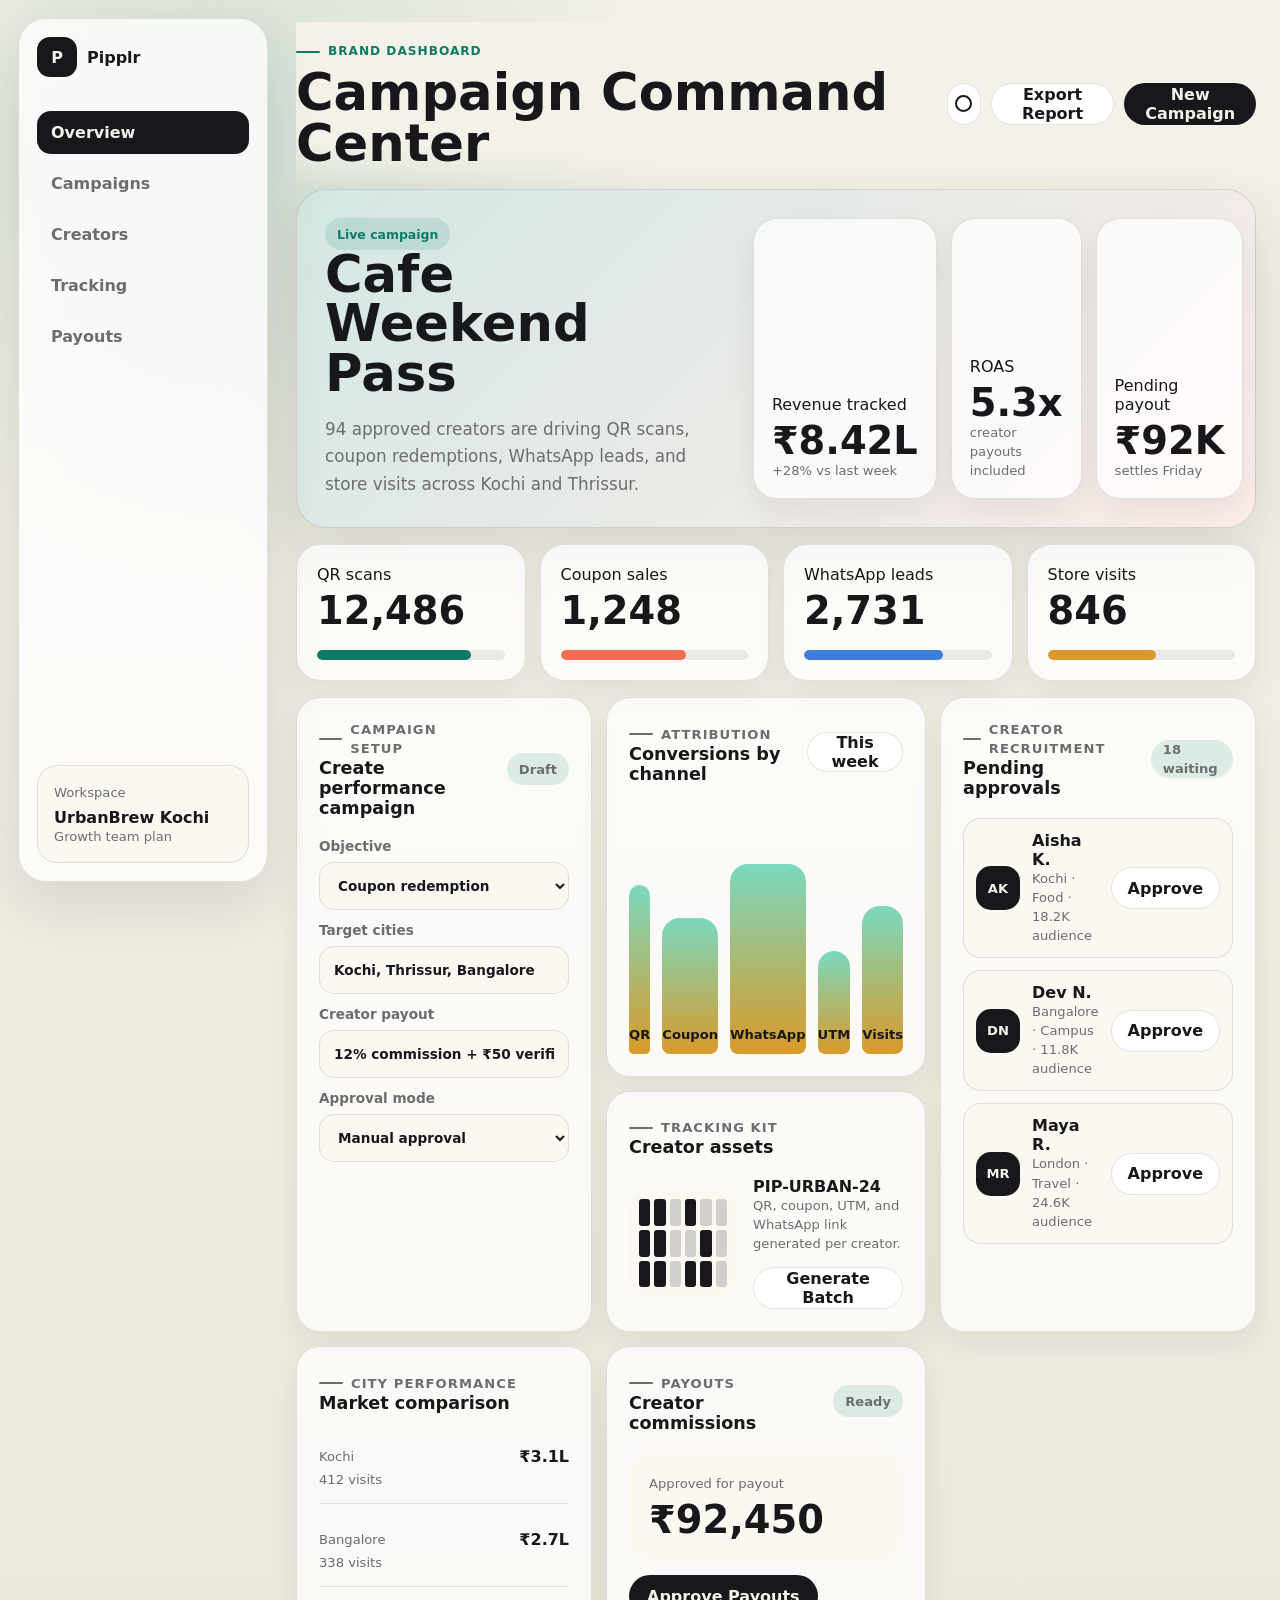
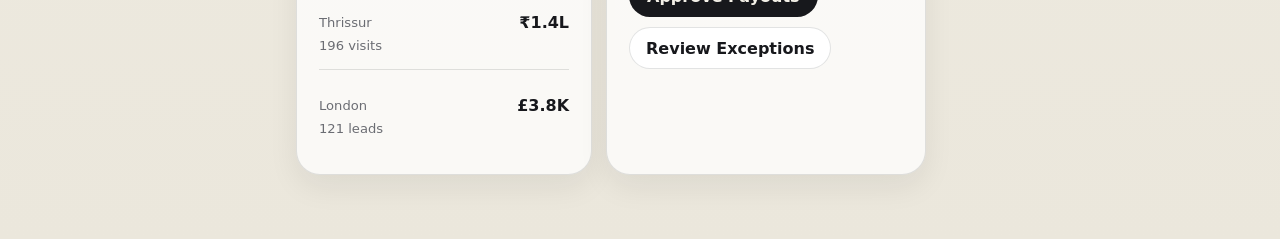
==== brand-dashboard.html @ b0edf755 "Add files via upload" ====
<!doctype html>
<html lang="en">
  <head>
    <meta charset="utf-8" />
    <meta name="viewport" content="width=device-width, initial-scale=1" />
    <title>Pipplr Brand Dashboard</title>
    <meta
      name="description"
      content="Pipplr brand dashboard for creator campaigns, attribution, approvals, payouts, and city performance."
    />
    <link rel="stylesheet" href="dashboard.css" />
  </head>
  <body>
    <aside class="sidebar" aria-label="Brand dashboard navigation">
      <a class="brand" href="index.html">
        <span class="brand-mark">P</span>
        <span>Pipplr</span>
      </a>
      <nav>
        <a class="active" href="#overview">Overview</a>
        <a href="#campaigns">Campaigns</a>
        <a href="#creators">Creators</a>
        <a href="#tracking">Tracking</a>
        <a href="#payouts">Payouts</a>
      </nav>
      <div class="workspace-card">
        <span>Workspace</span>
        <strong>UrbanBrew Kochi</strong>
        <small>Growth team plan</small>
      </div>
    </aside>

    <main class="dashboard">
      <header class="topbar">
        <div>
          <span class="eyebrow">Brand dashboard</span>
          <h1>Campaign Command Center</h1>
        </div>
        <div class="topbar-actions">
          <button class="icon-button" type="button" aria-label="Search dashboard" title="Search"></button>
          <button class="secondary-button" type="button">Export Report</button>
          <button class="primary-button" type="button" id="newCampaign">New Campaign</button>
        </div>
      </header>

      <section class="hero-band" id="overview">
        <div>
          <span class="status-pill">Live campaign</span>
          <h2>Cafe Weekend Pass</h2>
          <p>
            94 approved creators are driving QR scans, coupon redemptions, WhatsApp leads, and store visits
            across Kochi and Thrissur.
          </p>
        </div>
        <div class="hero-metrics" aria-label="Campaign performance summary">
          <article><span>Revenue tracked</span><strong>₹8.42L</strong><small>+28% vs last week</small></article>
          <article><span>ROAS</span><strong>5.3x</strong><small>creator payouts included</small></article>
          <article><span>Pending payout</span><strong>₹92K</strong><small>settles Friday</small></article>
        </div>
      </section>

      <section class="metric-grid" aria-label="Attribution metrics">
        <article>
          <span>QR scans</span>
          <strong>12,486</strong>
          <div class="meter"><span style="width: 82%"></span></div>
        </article>
        <article>
          <span>Coupon sales</span>
          <strong>1,248</strong>
          <div class="meter coral"><span style="width: 67%"></span></div>
        </article>
        <article>
          <span>WhatsApp leads</span>
          <strong>2,731</strong>
          <div class="meter sky"><span style="width: 74%"></span></div>
        </article>
        <article>
          <span>Store visits</span>
          <strong>846</strong>
          <div class="meter gold"><span style="width: 58%"></span></div>
        </article>
      </section>

      <section class="dashboard-grid">
        <article class="panel campaign-builder" id="campaigns">
          <div class="panel-heading">
            <div>
              <span class="eyebrow">Campaign setup</span>
              <h3>Create performance campaign</h3>
            </div>
            <span class="draft-pill">Draft</span>
          </div>
          <form class="builder-form">
            <label>
              Objective
              <select>
                <option>Coupon redemption</option>
                <option>WhatsApp inquiry</option>
                <option>Store visit</option>
                <option>Lead generation</option>
              </select>
            </label>
            <label>
              Target cities
              <input value="Kochi, Thrissur, Bangalore" />
            </label>
            <label>
              Creator payout
              <input value="12% commission + ₹50 verified visit" />
            </label>
            <label>
              Approval mode
              <select>
                <option>Manual approval</option>
                <option>Trust score 90+ auto approve</option>
              </select>
            </label>
          </form>
        </article>

        <article class="panel chart-panel">
          <div class="panel-heading">
            <div>
              <span class="eyebrow">Attribution</span>
              <h3>Conversions by channel</h3>
            </div>
            <button class="text-button" type="button">This week</button>
          </div>
          <div class="bar-chart" aria-label="Conversions by channel chart">
            <div style="--h: 72%"><span>QR</span></div>
            <div style="--h: 58%"><span>Coupon</span></div>
            <div style="--h: 81%"><span>WhatsApp</span></div>
            <div style="--h: 44%"><span>UTM</span></div>
            <div style="--h: 63%"><span>Visits</span></div>
          </div>
        </article>

        <article class="panel creator-approvals" id="creators">
          <div class="panel-heading">
            <div>
              <span class="eyebrow">Creator recruitment</span>
              <h3>Pending approvals</h3>
            </div>
            <span class="count-pill">18 waiting</span>
          </div>
          <div class="creator-list">
            <div class="creator-row">
              <span class="avatar">AK</span>
              <div><strong>Aisha K.</strong><small>Kochi · Food · 18.2K audience</small></div>
              <button type="button">Approve</button>
            </div>
            <div class="creator-row">
              <span class="avatar">DN</span>
              <div><strong>Dev N.</strong><small>Bangalore · Campus · 11.8K audience</small></div>
              <button type="button">Approve</button>
            </div>
            <div class="creator-row">
              <span class="avatar">MR</span>
              <div><strong>Maya R.</strong><small>London · Travel · 24.6K audience</small></div>
              <button type="button">Approve</button>
            </div>
          </div>
        </article>

        <article class="panel tracking-panel" id="tracking">
          <div class="panel-heading">
            <div>
              <span class="eyebrow">Tracking kit</span>
              <h3>Creator assets</h3>
            </div>
          </div>
          <div class="tracking-kit">
            <div class="qr-code" aria-label="QR code preview">
              <span></span><span></span><span></span><span></span><span></span><span></span>
              <span></span><span></span><span></span><span></span><span></span><span></span>
              <span></span><span></span><span></span><span></span><span></span><span></span>
            </div>
            <div>
              <strong>PIP-URBAN-24</strong>
              <small>QR, coupon, UTM, and WhatsApp link generated per creator.</small>
              <button class="secondary-button" type="button">Generate Batch</button>
            </div>
          </div>
        </article>

        <article class="panel city-panel">
          <div class="panel-heading">
            <div>
              <span class="eyebrow">City performance</span>
              <h3>Market comparison</h3>
            </div>
          </div>
          <div class="city-table">
            <div><span>Kochi</span><strong>₹3.1L</strong><small>412 visits</small></div>
            <div><span>Bangalore</span><strong>₹2.7L</strong><small>338 visits</small></div>
            <div><span>Thrissur</span><strong>₹1.4L</strong><small>196 visits</small></div>
            <div><span>London</span><strong>£3.8K</strong><small>121 leads</small></div>
          </div>
        </article>

        <article class="panel payout-panel" id="payouts">
          <div class="panel-heading">
            <div>
              <span class="eyebrow">Payouts</span>
              <h3>Creator commissions</h3>
            </div>
            <span class="status-pill">Ready</span>
          </div>
          <div class="payout-total">
            <span>Approved for payout</span>
            <strong>₹92,450</strong>
          </div>
          <div class="payout-actions">
            <button class="primary-button" type="button">Approve Payouts</button>
            <button class="secondary-button" type="button">Review Exceptions</button>
          </div>
        </article>
      </section>
    </main>

    <dialog class="campaign-dialog" id="campaignDialog">
      <form method="dialog">
        <button class="modal-close" aria-label="Close new campaign dialog"></button>
        <span class="eyebrow">New campaign</span>
        <h2>Launch a creator campaign</h2>
        <p>Choose the outcome you want Pipplr to track first.</p>
        <div class="campaign-options">
          <button value="lead">Lead generation</button>
          <button value="sale">Sales and coupons</button>
          <button value="visit">Store visits</button>
          <button value="whatsapp">WhatsApp inquiries</button>
        </div>
      </form>
    </dialog>

    <script src="dashboard.js"></script>
  </body>
</html>
---- dashboard.css ----
:root {
  color-scheme: light;
  --bg: #f4f1e8;
  --panel: #ffffff;
  --panel-soft: #faf8f1;
  --ink: #17181c;
  --muted: #6b6d73;
  --line: rgba(23, 24, 28, 0.12);
  --accent: #0f7b65;
  --mint: #7bd9bf;
  --coral: #f06d50;
  --sky: #3d7edb;
  --gold: #d99a2b;
  --shadow: 0 22px 60px rgba(27, 30, 34, 0.12);
}

* {
  box-sizing: border-box;
}

html {
  scroll-behavior: smooth;
}

body {
  min-width: 320px;
  margin: 0;
  background:
    radial-gradient(circle at 18% 8%, rgba(15, 123, 101, 0.14), transparent 28rem),
    linear-gradient(180deg, var(--bg), #ebe7dc);
  color: var(--ink);
  font-family: ui-sans-serif, system-ui, -apple-system, BlinkMacSystemFont, "Segoe UI", sans-serif;
  letter-spacing: 0;
}

button,
input,
select {
  font: inherit;
}

button {
  cursor: pointer;
}

a {
  color: inherit;
  text-decoration: none;
}

.sidebar {
  position: fixed;
  inset: 18px auto 18px 18px;
  z-index: 3;
  display: flex;
  flex-direction: column;
  width: 250px;
  padding: 18px;
  border: 1px solid var(--line);
  border-radius: 28px;
  background: rgba(255, 255, 255, 0.76);
  box-shadow: var(--shadow);
  backdrop-filter: blur(18px);
}

.brand {
  display: flex;
  align-items: center;
  gap: 10px;
  font-weight: 850;
}

.brand-mark {
  display: grid;
  width: 40px;
  height: 40px;
  place-items: center;
  border-radius: 13px;
  background: var(--ink);
  color: var(--bg);
}

.sidebar nav {
  display: grid;
  gap: 8px;
  margin-top: 34px;
}

.sidebar nav a {
  padding: 12px 14px;
  border-radius: 14px;
  color: var(--muted);
  font-weight: 760;
}

.sidebar nav a.active,
.sidebar nav a:hover {
  background: var(--ink);
  color: var(--bg);
}

.workspace-card {
  margin-top: auto;
  padding: 16px;
  border: 1px solid var(--line);
  border-radius: 20px;
  background: var(--panel-soft);
}

.workspace-card span,
.workspace-card small,
.eyebrow,
.panel span,
small {
  color: var(--muted);
  font-size: 0.82rem;
  line-height: 1.45;
}

.workspace-card strong,
.workspace-card small {
  display: block;
}

.workspace-card strong {
  margin-top: 6px;
}

.dashboard {
  width: min(1420px, 100%);
  margin-left: auto;
  padding: 22px 24px 64px 296px;
}

.topbar,
.topbar-actions,
.panel-heading,
.creator-row,
.tracking-kit,
.payout-actions {
  display: flex;
  align-items: center;
}

.topbar {
  position: sticky;
  top: 0;
  z-index: 2;
  justify-content: space-between;
  gap: 18px;
  padding: 16px 0 20px;
  background: linear-gradient(180deg, var(--bg) 70%, rgba(244, 241, 232, 0));
}

.eyebrow {
  display: inline-flex;
  gap: 8px;
  align-items: center;
  color: var(--accent);
  font-size: 0.76rem;
  font-weight: 850;
  letter-spacing: 0.08em;
  text-transform: uppercase;
}

.eyebrow::before {
  width: 24px;
  height: 2px;
  border-radius: 99px;
  background: currentColor;
  content: "";
}

h1,
h2,
h3,
p {
  margin: 0;
}

h1 {
  margin-top: 6px;
  font-size: clamp(2rem, 4vw, 3.8rem);
  line-height: 1;
}

h2 {
  font-size: clamp(2rem, 4vw, 4.4rem);
  line-height: 0.96;
}

h3 {
  font-size: 1.1rem;
}

.topbar-actions {
  gap: 10px;
}

.icon-button,
.primary-button,
.secondary-button,
.text-button,
.creator-row button {
  min-height: 42px;
  border-radius: 999px;
  font-weight: 800;
}

.icon-button {
  width: 42px;
  border: 1px solid var(--line);
  background: var(--panel);
}

.icon-button::before {
  display: block;
  width: 13px;
  height: 13px;
  margin: auto;
  border: 2px solid var(--ink);
  border-radius: 50%;
  content: "";
}

.primary-button {
  border: 0;
  padding: 0 18px;
  background: var(--ink);
  color: var(--bg);
}

.secondary-button,
.text-button,
.creator-row button {
  border: 1px solid var(--line);
  padding: 0 16px;
  background: var(--panel);
  color: var(--ink);
}

.text-button {
  min-height: 36px;
}

.hero-band {
  display: grid;
  grid-template-columns: minmax(0, 0.92fr) minmax(420px, 1.08fr);
  gap: 24px;
  align-items: stretch;
  min-height: 320px;
  padding: 28px;
  border: 1px solid var(--line);
  border-radius: 30px;
  background:
    linear-gradient(135deg, rgba(15, 123, 101, 0.18), rgba(240, 109, 80, 0.12)),
    var(--panel);
  box-shadow: var(--shadow);
}

.hero-band p {
  max-width: 650px;
  margin-top: 18px;
  color: var(--muted);
  font-size: 1.05rem;
  line-height: 1.65;
}

.status-pill,
.draft-pill,
.count-pill {
  display: inline-flex;
  align-items: center;
  width: max-content;
  min-height: 32px;
  padding: 0 12px;
  border-radius: 999px;
  background: rgba(15, 123, 101, 0.13);
  color: var(--accent);
  font-size: 0.78rem;
  font-weight: 850;
}

.hero-metrics,
.metric-grid,
.dashboard-grid {
  display: grid;
  gap: 14px;
}

.hero-metrics {
  grid-template-columns: repeat(3, 1fr);
}

.hero-metrics article,
.metric-grid article,
.panel {
  border: 1px solid var(--line);
  border-radius: 24px;
  background: rgba(255, 255, 255, 0.74);
  box-shadow: 0 12px 30px rgba(27, 30, 34, 0.07);
}

.hero-metrics article {
  display: flex;
  min-height: 100%;
  flex-direction: column;
  justify-content: end;
  padding: 18px;
}

.hero-metrics strong,
.metric-grid strong,
.payout-total strong {
  display: block;
  margin-top: 8px;
  font-size: clamp(1.7rem, 3vw, 2.9rem);
  line-height: 1;
}

.metric-grid {
  grid-template-columns: repeat(4, 1fr);
  margin-top: 16px;
}

.metric-grid article {
  padding: 20px;
}

.meter {
  height: 10px;
  margin-top: 20px;
  overflow: hidden;
  border-radius: 999px;
  background: rgba(107, 109, 115, 0.13);
}

.meter span {
  display: block;
  height: 100%;
  border-radius: inherit;
  background: var(--accent);
}

.meter.coral span {
  background: var(--coral);
}

.meter.sky span {
  background: var(--sky);
}

.meter.gold span {
  background: var(--gold);
}

.dashboard-grid {
  grid-template-columns: 1.1fr 0.9fr 0.9fr;
  margin-top: 16px;
}

.panel {
  padding: 22px;
}

.campaign-builder,
.creator-approvals {
  grid-row: span 2;
}

.panel-heading {
  justify-content: space-between;
  gap: 16px;
  margin-bottom: 20px;
}

.builder-form,
.creator-list,
.city-table {
  display: grid;
  gap: 12px;
}

.builder-form label {
  display: grid;
  gap: 8px;
  color: var(--muted);
  font-size: 0.85rem;
  font-weight: 800;
}

.builder-form input,
.builder-form select {
  width: 100%;
  min-height: 48px;
  border: 1px solid var(--line);
  border-radius: 15px;
  background: var(--panel-soft);
  color: var(--ink);
  padding: 0 14px;
}

.bar-chart {
  display: grid;
  grid-template-columns: repeat(5, 1fr);
  gap: 12px;
  align-items: end;
  height: 250px;
  padding-top: 16px;
}

.bar-chart div {
  display: flex;
  align-items: end;
  justify-content: center;
  height: var(--h);
  min-height: 58px;
  border-radius: 18px 18px 8px 8px;
  background: linear-gradient(180deg, var(--mint), var(--gold));
}

.bar-chart span {
  margin-bottom: 10px;
  color: var(--ink);
  font-weight: 850;
}

.creator-row {
  gap: 12px;
  padding: 12px;
  border: 1px solid var(--line);
  border-radius: 18px;
  background: var(--panel-soft);
}

.creator-row div {
  min-width: 0;
  flex: 1;
}

.creator-row strong,
.creator-row small {
  display: block;
}

.avatar {
  display: grid;
  width: 44px;
  height: 44px;
  flex: 0 0 auto;
  place-items: center;
  border-radius: 15px;
  background: var(--ink);
  color: var(--bg) !important;
  font-weight: 850;
}

.tracking-kit {
  gap: 16px;
}

.tracking-kit strong,
.tracking-kit small {
  display: block;
}

.tracking-kit .secondary-button {
  margin-top: 14px;
}

.qr-code {
  display: grid;
  grid-template-columns: repeat(6, 1fr);
  gap: 4px;
  width: 108px;
  height: 108px;
  flex: 0 0 auto;
  padding: 10px;
  border-radius: 20px;
  background: var(--panel-soft);
}

.qr-code span {
  border-radius: 3px;
  background: var(--ink);
}

.qr-code span:nth-child(3n),
.qr-code span:nth-child(5n) {
  opacity: 0.18;
}

.city-table div {
  display: grid;
  grid-template-columns: 1fr auto;
  gap: 4px 12px;
  padding: 14px 0;
  border-bottom: 1px solid var(--line);
}

.city-table div:last-child {
  border-bottom: 0;
}

.city-table small {
  grid-column: 1 / -1;
}

.payout-total {
  padding: 20px;
  border-radius: 20px;
  background: var(--panel-soft);
}

.payout-actions {
  flex-wrap: wrap;
  gap: 10px;
  margin-top: 16px;
}

.campaign-dialog {
  width: min(520px, calc(100% - 28px));
  border: 1px solid var(--line);
  border-radius: 28px;
  background: var(--panel);
  color: var(--ink);
  box-shadow: var(--shadow);
  padding: 0;
}

.campaign-dialog::backdrop {
  background: rgba(23, 24, 28, 0.55);
  backdrop-filter: blur(12px);
}

.campaign-dialog form {
  position: relative;
  padding: 28px;
}

.campaign-dialog h2 {
  margin-top: 12px;
}

.campaign-dialog p {
  margin-top: 12px;
  color: var(--muted);
  line-height: 1.5;
}

.modal-close {
  position: absolute;
  top: 16px;
  right: 16px;
  width: 40px;
  height: 40px;
  border: 1px solid var(--line);
  border-radius: 999px;
  background: var(--panel-soft);
}

.modal-close::before,
.modal-close::after {
  position: absolute;
  top: 19px;
  left: 11px;
  width: 18px;
  height: 2px;
  border-radius: 99px;
  background: var(--ink);
  content: "";
}

.modal-close::before {
  transform: rotate(45deg);
}

.modal-close::after {
  transform: rotate(-45deg);
}

.campaign-options {
  display: grid;
  grid-template-columns: repeat(2, 1fr);
  gap: 10px;
  margin-top: 22px;
}

.campaign-options button {
  min-height: 72px;
  border: 1px solid var(--line);
  border-radius: 18px;
  background: var(--panel-soft);
  color: var(--ink);
  font-weight: 850;
}

@media (max-width: 1120px) {
  .sidebar {
    position: static;
    width: min(100% - 28px, 900px);
    margin: 14px auto 0;
  }

  .sidebar nav {
    grid-template-columns: repeat(5, 1fr);
    margin-top: 18px;
  }

  .workspace-card {
    display: none;
  }

  .dashboard {
    padding: 18px 14px 60px;
  }

  .hero-band,
  .dashboard-grid {
    grid-template-columns: 1fr;
  }

  .campaign-builder,
  .creator-approvals {
    grid-row: span 1;
  }
}

@media (max-width: 780px) {
  .topbar,
  .topbar-actions {
    align-items: stretch;
  }

  .topbar {
    position: static;
    display: grid;
  }

  .topbar-actions {
    display: grid;
    grid-template-columns: 42px 1fr;
  }

  .topbar-actions .primary-button {
    grid-column: 1 / -1;
  }

  .sidebar nav {
    grid-template-columns: repeat(2, 1fr);
  }

  .hero-band {
    padding: 20px;
  }

  .hero-metrics,
  .metric-grid {
    grid-template-columns: 1fr;
  }

  .campaign-options {
    grid-template-columns: 1fr;
  }
}

@media (max-width: 540px) {
  .creator-row {
    align-items: start;
    flex-wrap: wrap;
  }

  .creator-row button {
    width: 100%;
  }

  .tracking-kit {
    display: grid;
  }
}
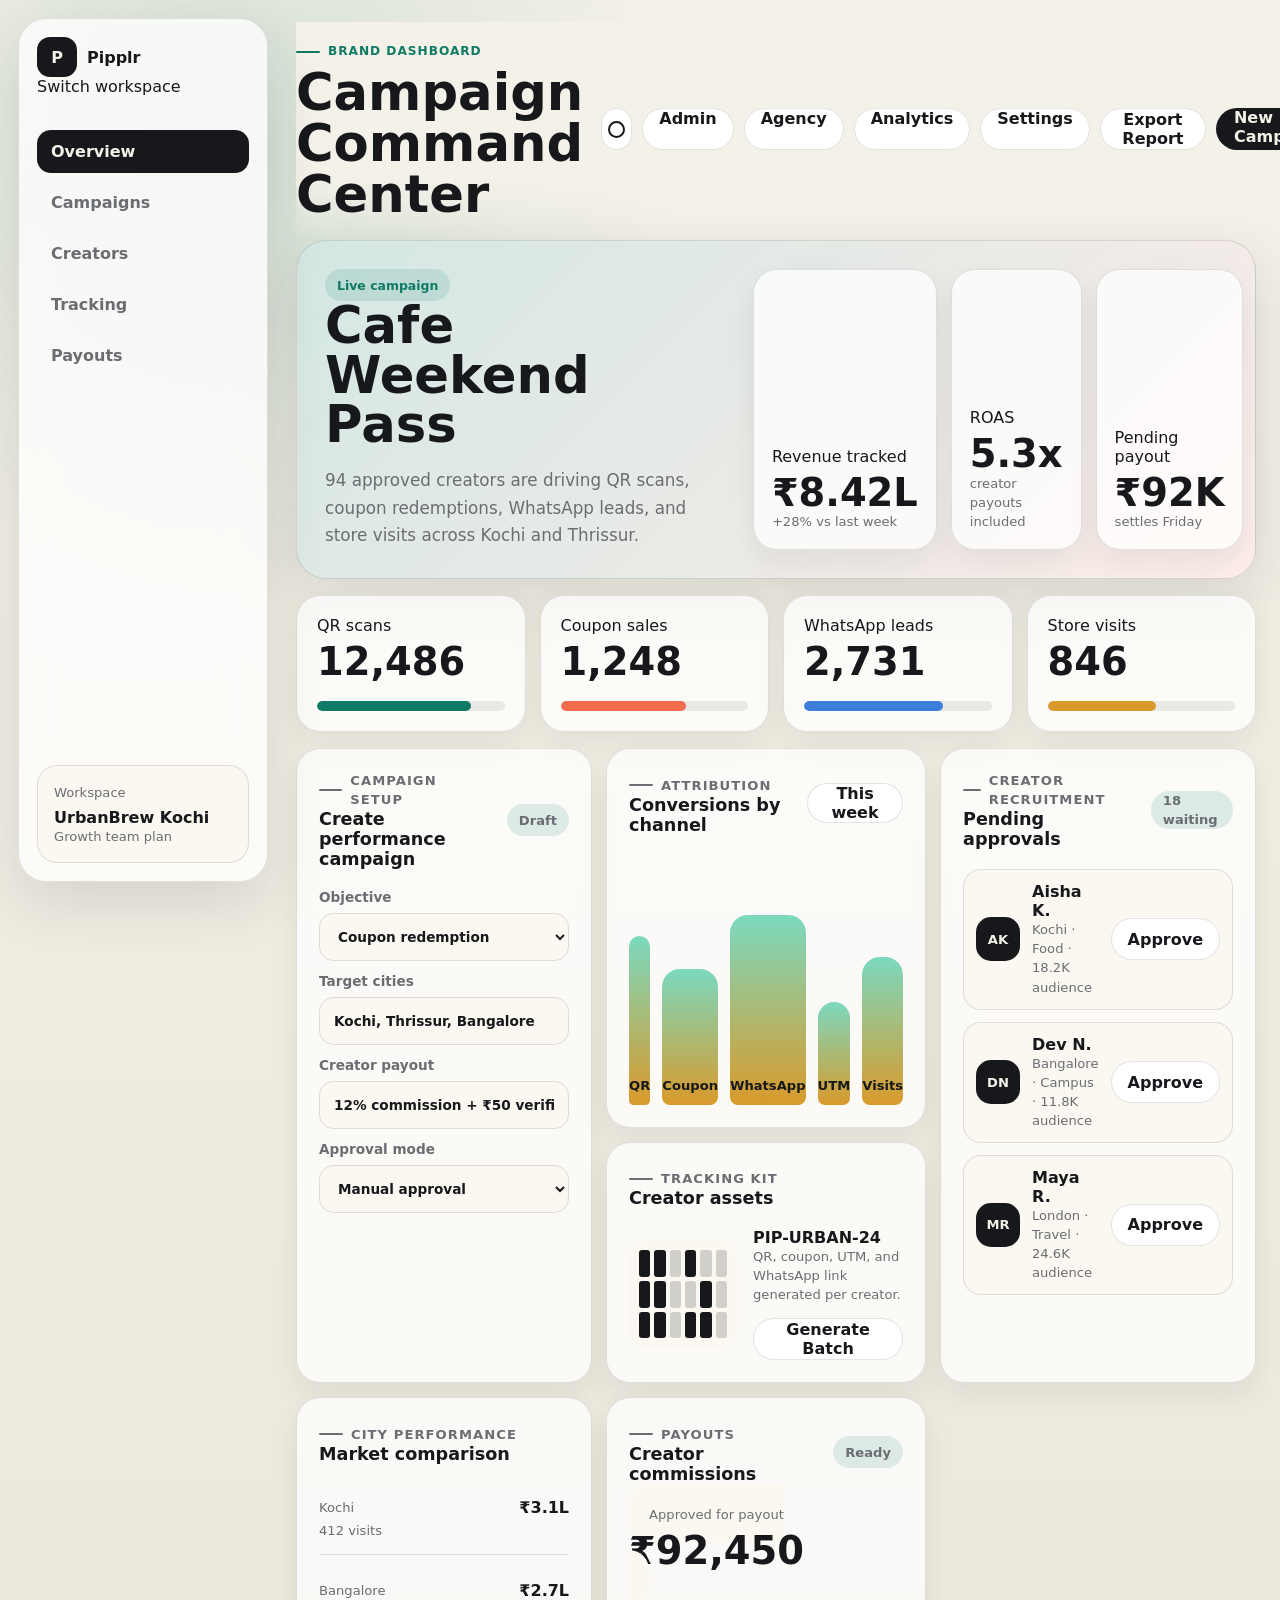
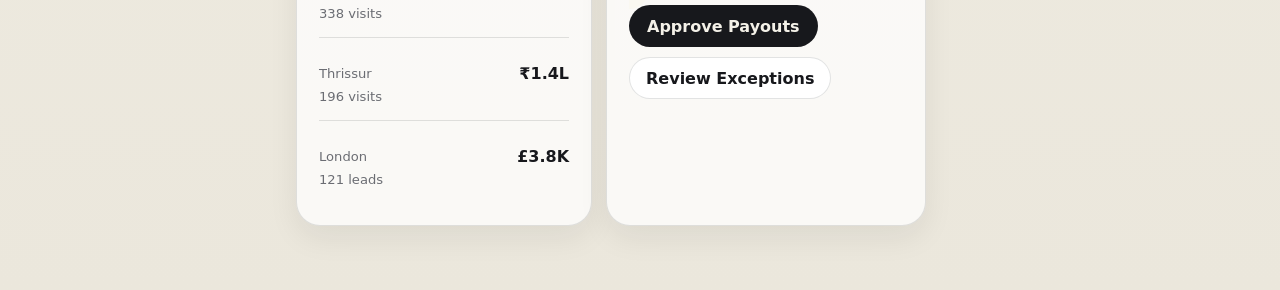
==== commit 55491415: "Add files via upload" ====
--- a/brand-dashboard.html
+++ b/brand-dashboard.html
@@ -16,6 +16,7 @@
         <span class="brand-mark">P</span>
         <span>Pipplr</span>
       </a>
+      <a class="workspace-link" href="auth.html">Switch workspace</a>
       <nav>
         <a class="active" href="#overview">Overview</a>
         <a href="#campaigns">Campaigns</a>
@@ -37,16 +38,20 @@
           <h1>Campaign Command Center</h1>
         </div>
         <div class="topbar-actions">
-          <button class="icon-button" type="button" aria-label="Search dashboard" title="Search"></button>
-          <button class="secondary-button" type="button">Export Report</button>
-          <button class="primary-button" type="button" id="newCampaign">New Campaign</button>
+          <button class="icon-button" type="button" aria-label="Search dashboard" title="Search" id="searchDashboard"></button>
+          <a class="secondary-button" href="admin-dashboard.html">Admin</a>
+          <a class="secondary-button" href="agency-dashboard.html">Agency</a>
+          <a class="secondary-button" href="analytics.html">Analytics</a>
+          <a class="secondary-button" href="settings.html">Settings</a>
+          <button class="secondary-button" type="button" id="exportReport">Export Report</button>
+          <a class="primary-button" href="campaign-wizard.html">New Campaign</a>
         </div>
       </header>
 
       <section class="hero-band" id="overview">
         <div>
           <span class="status-pill">Live campaign</span>
-          <h2>Cafe Weekend Pass</h2>
+          <h2><a href="campaign-detail.html">Cafe Weekend Pass</a></h2>
           <p>
             94 approved creators are driving QR scans, coupon redemptions, WhatsApp leads, and store visits
             across Kochi and Thrissur.
@@ -125,7 +130,7 @@
               <span class="eyebrow">Attribution</span>
               <h3>Conversions by channel</h3>
             </div>
-            <button class="text-button" type="button">This week</button>
+            <button class="text-button" type="button" id="dateRange">This week</button>
           </div>
           <div class="bar-chart" aria-label="Conversions by channel chart">
             <div style="--h: 72%"><span>QR</span></div>
@@ -147,7 +152,7 @@
           <div class="creator-list">
             <div class="creator-row">
               <span class="avatar">AK</span>
-              <div><strong>Aisha K.</strong><small>Kochi · Food · 18.2K audience</small></div>
+              <div><a href="creator-profile.html"><strong>Aisha K.</strong></a><small>Kochi · Food · 18.2K audience</small></div>
               <button type="button">Approve</button>
             </div>
             <div class="creator-row">
@@ -179,7 +184,7 @@
             <div>
               <strong>PIP-URBAN-24</strong>
               <small>QR, coupon, UTM, and WhatsApp link generated per creator.</small>
-              <button class="secondary-button" type="button">Generate Batch</button>
+              <button class="secondary-button" type="button" id="generateBatch">Generate Batch</button>
             </div>
           </div>
         </article>
@@ -207,13 +212,13 @@
             </div>
             <span class="status-pill">Ready</span>
           </div>
-          <div class="payout-total">
+          <a class="payout-total" href="payouts.html">
             <span>Approved for payout</span>
             <strong>₹92,450</strong>
-          </div>
+          </a>
           <div class="payout-actions">
-            <button class="primary-button" type="button">Approve Payouts</button>
-            <button class="secondary-button" type="button">Review Exceptions</button>
+            <button class="primary-button" type="button" id="approvePayouts">Approve Payouts</button>
+            <button class="secondary-button" type="button" id="reviewExceptions">Review Exceptions</button>
           </div>
         </article>
       </section>
@@ -231,8 +236,11 @@
           <button value="visit">Store visits</button>
           <button value="whatsapp">WhatsApp inquiries</button>
         </div>
+        <p class="dialog-note" aria-live="polite"></p>
       </form>
     </dialog>
+
+    <div class="toast" id="toast" role="status" aria-live="polite" hidden></div>
 
     <script src="dashboard.js"></script>
   </body>
